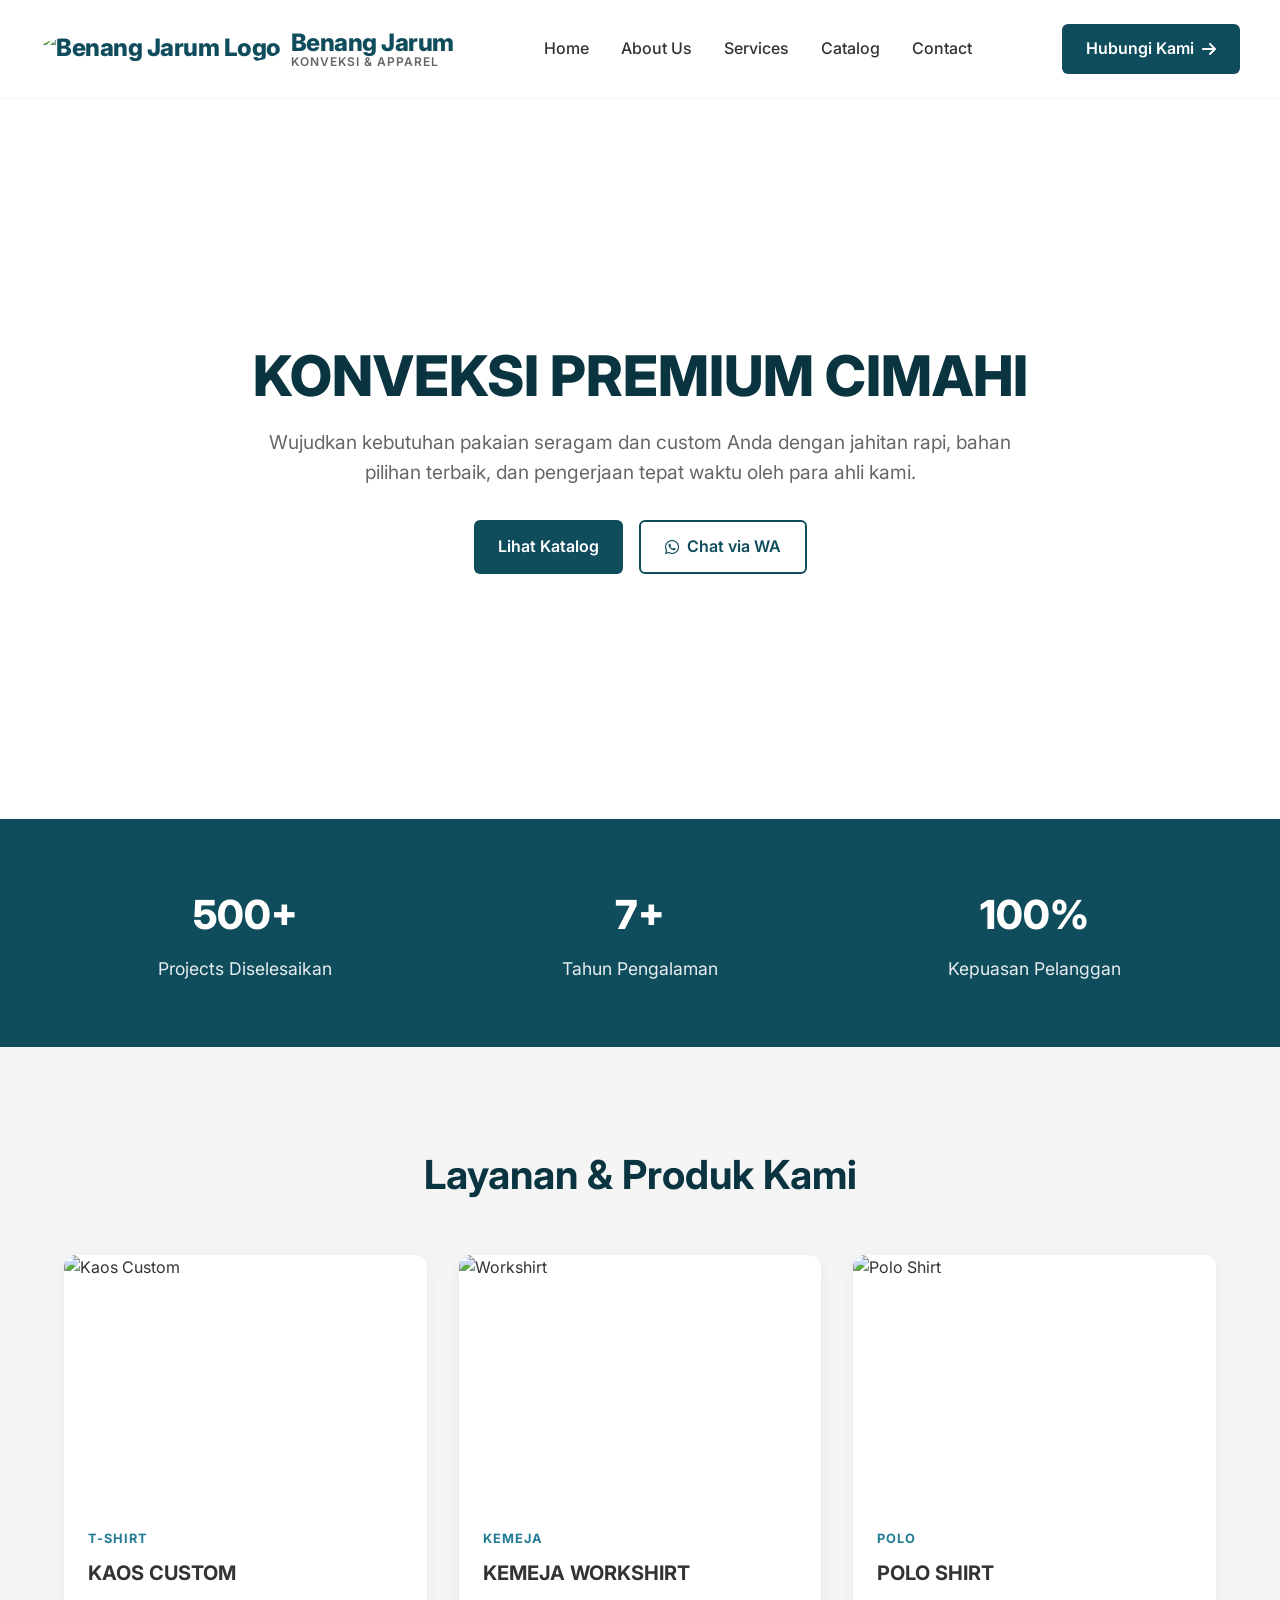
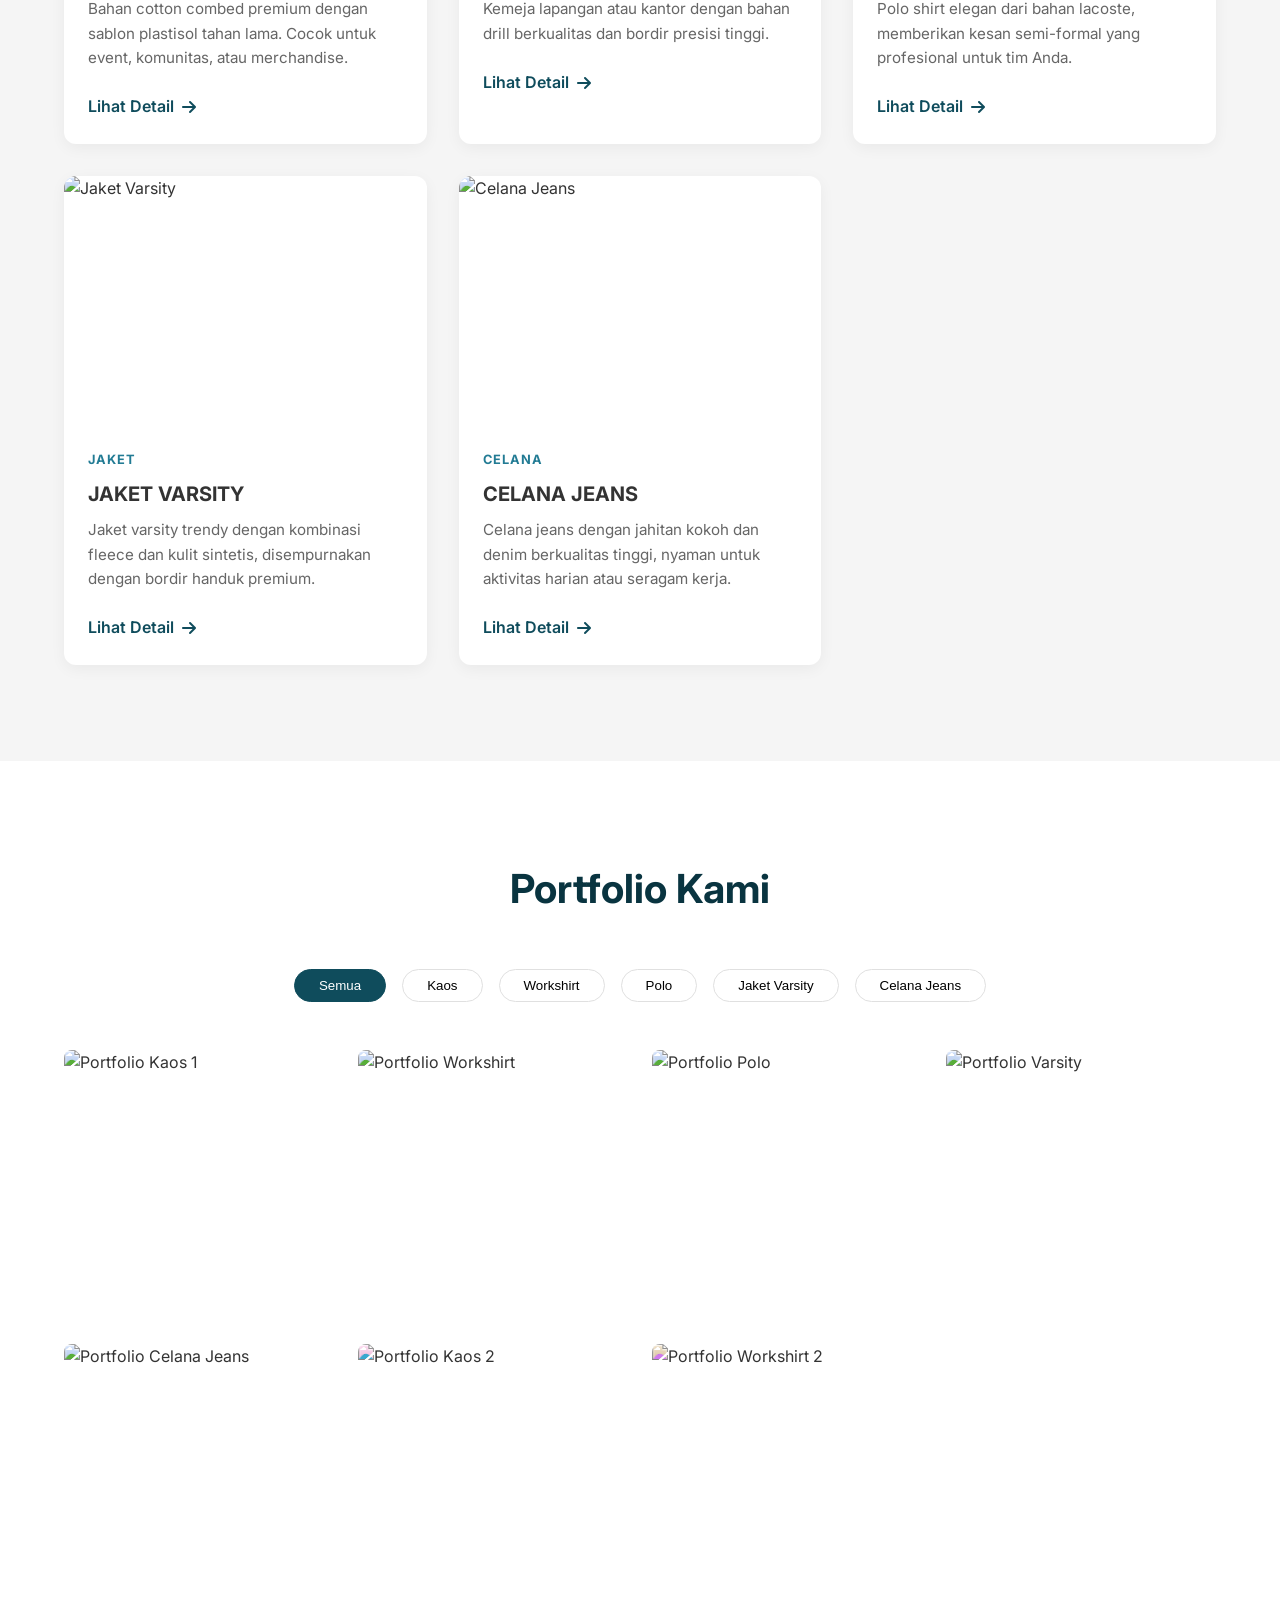
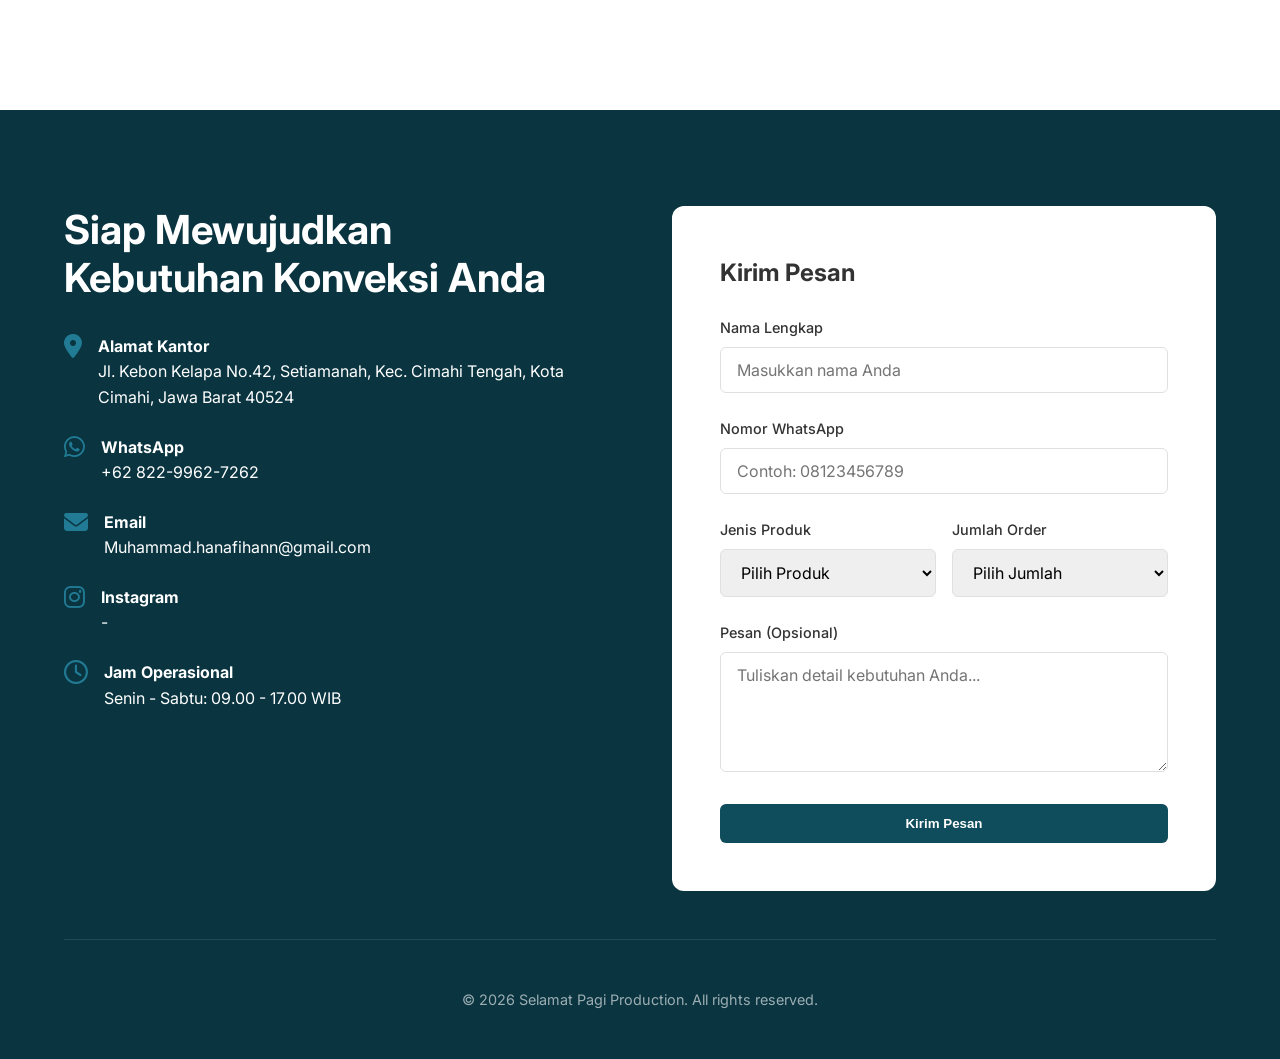
==== index.html @ 302b50ed "Rename Konveksi.html to index.html" ====
<!DOCTYPE html>
<html lang="id">

<head>
    <meta charset="UTF-8">
    <meta name="viewport" content="width=device-width, initial-scale=1.0">
    <title>Selamat Pagi Production | Konveksi Premium Cimahi</title>
    <meta name="description"
        content="Konveksi premium di Cimahi. Jasa jahit rapi dan bahan pilihan untuk kaos custom, workshirt, polo, dan jaket varsity.">
    <!-- Google Fonts -->
    <link rel="preconnect" href="https://fonts.googleapis.com">
    <link rel="preconnect" href="https://fonts.gstatic.com" crossorigin>
    <link href="https://fonts.googleapis.com/css2?family=Inter:wght@400;500;600;700;800&display=swap" rel="stylesheet">
    <!-- Font Awesome for Icons -->
    <link rel="stylesheet" href="https://cdnjs.cloudflare.com/ajax/libs/font-awesome/6.4.0/css/all.min.css">
    <!-- Custom CSS -->
    <link rel="stylesheet" href="style.css">
</head>

<body>

    <!-- 1. Navbar -->
    <nav class="navbar">
        <div class="container" style="display: flex; justify-content: space-between; align-items: center; width: 100%;">
            <a href="#" class="logo" style="display: flex; align-items: center; gap: 10px;">
                <img src="Logo.jpeg" alt="Benang Jarum Logo" style="height: 40px; width: auto; border-radius: 50%;">
                <div style="display: flex; flex-direction: column;">
                    <span style="line-height: 1.1;">Benang Jarum</span>
                    <span
                        style="font-size: 0.5em; font-weight: 600; color: var(--text-light); letter-spacing: 1px; line-height: 1;">KONVEKSI
                        & APPAREL</span>
                </div>
            </a>
            <ul class="nav-links">
                <li><a href="#home">Home</a></li>
                <li><a href="#about">About Us</a></li>
                <li><a href="#services">Services</a></li>
                <li><a href="#catalog">Catalog</a></li>
                <li><a href="#contact">Contact</a></li>
            </ul>
            <a href="#contact" class="btn btn-primary d-none-mobile">Hubungi Kami <i class="fas fa-arrow-right"></i></a>
            <div class="menu-toggle">
                <span></span>
                <span></span>
                <span></span>
            </div>
        </div>
    </nav>

    <!-- 2. Hero Section -->
    <section id="home" class="hero">
        <div class="container hero-content">
            <h1>KONVEKSI PREMIUM CIMAHI</h1>
            <p>Wujudkan kebutuhan pakaian seragam dan custom Anda dengan jahitan rapi, bahan pilihan terbaik, dan
                pengerjaan tepat waktu oleh para ahli kami.</p>
            <div class="hero-btns">
                <a href="#catalog" class="btn btn-primary">Lihat Katalog</a>
                <a href="https://wa.me/6282299627262" target="_blank" class="btn btn-secondary"><i
                        class="fab fa-whatsapp"></i> Chat via WA</a>
            </div>
        </div>
    </section>

    <!-- 3. Statistik -->
    <section class="stats" id="about">
        <div class="container">
            <div class="stats-grid">
                <div class="stat-item">
                    <h3>500+</h3>
                    <p>Projects Diselesaikan</p>
                </div>
                <div class="stat-item">
                    <h3>7+</h3>
                    <p>Tahun Pengalaman</p>
                </div>
                <div class="stat-item">
                    <h3>100%</h3>
                    <p>Kepuasan Pelanggan</p>
                </div>
            </div>
        </div>
    </section>

    <!-- 4. Layanan Kami (Produk) -->
    <section id="catalog" class="catalog">
        <div class="container">
            <h2 class="section-title">Layanan & Produk Kami</h2>
            <div class="catalog-grid">
                <!-- Card 1 -->
                <div class="product-card">
                    <div class="product-img-wrapper">
                        <img src="file:///C:/Users/Administrator/.gemini/antigravity/brain/09bf7006-b431-4982-b56f-4475408d12f8/tshirt_mockup_1781669710607.png"
                            alt="Kaos Custom">
                    </div>
                    <div class="product-info">
                        <span class="product-category">T-Shirt</span>
                        <h3 class="product-title">KAOS CUSTOM</h3>
                        <p class="product-desc">Bahan cotton combed premium dengan sablon plastisol tahan lama. Cocok
                            untuk event, komunitas, atau merchandise.</p>
                        <a href="#" class="btn-link open-modal" data-product="kaos">Lihat Detail <i
                                class="fas fa-arrow-right"></i></a>
                    </div>
                </div>
                <!-- Card 2 -->
                <div class="product-card">
                    <div class="product-img-wrapper">
                        <img src="file:///C:/Users/Administrator/.gemini/antigravity/brain/09bf7006-b431-4982-b56f-4475408d12f8/workshirt_mockup_1781669722949.png"
                            alt="Workshirt">
                    </div>
                    <div class="product-info">
                        <span class="product-category">Kemeja</span>
                        <h3 class="product-title">KEMEJA WORKSHIRT</h3>
                        <p class="product-desc">Kemeja lapangan atau kantor dengan bahan drill berkualitas dan bordir
                            presisi tinggi.</p>
                        <a href="#" class="btn-link open-modal" data-product="workshirt">Lihat Detail <i
                                class="fas fa-arrow-right"></i></a>
                    </div>
                </div>
                <!-- Card 3 -->
                <div class="product-card">
                    <div class="product-img-wrapper">
                        <img src="file:///C:/Users/Administrator/.gemini/antigravity/brain/09bf7006-b431-4982-b56f-4475408d12f8/polo_mockup_1781669735535.png"
                            alt="Polo Shirt">
                    </div>
                    <div class="product-info">
                        <span class="product-category">Polo</span>
                        <h3 class="product-title">POLO SHIRT</h3>
                        <p class="product-desc">Polo shirt elegan dari bahan lacoste, memberikan kesan semi-formal yang
                            profesional untuk tim Anda.</p>
                        <a href="#" class="btn-link open-modal" data-product="polo">Lihat Detail <i
                                class="fas fa-arrow-right"></i></a>
                    </div>
                </div>
                <!-- Card 4 -->
                <div class="product-card">
                    <div class="product-img-wrapper">
                        <img src="file:///C:/Users/Administrator/.gemini/antigravity/brain/09bf7006-b431-4982-b56f-4475408d12f8/varsity_mockup_1781669747985.png"
                            alt="Jaket Varsity">
                    </div>
                    <div class="product-info">
                        <span class="product-category">Jaket</span>
                        <h3 class="product-title">JAKET VARSITY</h3>
                        <p class="product-desc">Jaket varsity trendy dengan kombinasi fleece dan kulit sintetis,
                            disempurnakan dengan bordir handuk premium.</p>
                        <a href="#" class="btn-link open-modal" data-product="varsity">Lihat Detail <i
                                class="fas fa-arrow-right"></i></a>
                    </div>
                </div>
                <!-- Card 5 -->
                <div class="product-card">
                    <div class="product-img-wrapper">
                        <img src="file:///C:/Users/Administrator/.gemini/antigravity/brain/b8c1b937-e965-4b12-927d-80e45ef8ad07/jeans_mockup_1781673594296.png"
                            alt="Celana Jeans">
                    </div>
                    <div class="product-info">
                        <span class="product-category">Celana</span>
                        <h3 class="product-title">CELANA JEANS</h3>
                        <p class="product-desc">Celana jeans dengan jahitan kokoh dan denim berkualitas tinggi, nyaman
                            untuk aktivitas harian atau seragam kerja.</p>
                        <a href="#" class="btn-link open-modal" data-product="jeans">Lihat Detail <i
                                class="fas fa-arrow-right"></i></a>
                    </div>
                </div>
            </div>
        </div>
    </section>

    <!-- 5. Interaksi Modal Produk -->
    <div class="modal-overlay" id="productModal">
        <div class="modal-content">
            <button class="modal-close"><i class="fas fa-times"></i></button>
            <div class="modal-img">
                <img src="" alt="Product Image" id="modalImage">
            </div>
            <div class="modal-details">
                <span class="product-category" id="modalCategory">Kategori</span>
                <h3 class="product-title" id="modalTitle" style="font-size: 2rem;">Nama Produk</h3>
                <ul class="specs-list" id="modalSpecs">
                    <!-- Injected by JS -->
                </ul>
                <a href="https://wa.me/6281234567890" target="_blank" class="btn btn-success btn-block"
                    style="margin-top: 2rem;">
                    <i class="fab fa-whatsapp"></i> Pesan Sekarang via WhatsApp
                </a>
            </div>
        </div>
    </div>

    <!-- 6. Portfolio -->
    <section id="services" class="portfolio">
        <div class="container">
            <h2 class="section-title">Portfolio Kami</h2>
            <div class="portfolio-filters">
                <button class="filter-btn active" data-filter="all">Semua</button>
                <button class="filter-btn" data-filter="kaos">Kaos</button>
                <button class="filter-btn" data-filter="workshirt">Workshirt</button>
                <button class="filter-btn" data-filter="polo">Polo</button>
                <button class="filter-btn" data-filter="varsity">Jaket Varsity</button>
                <button class="filter-btn" data-filter="jeans">Celana Jeans</button>
            </div>
            <div class="portfolio-grid">
                <!-- Portfolio Items (Reusing Product Images for Demo) -->
                <div class="portfolio-item" data-category="kaos">
                    <img src="file:///C:/Users/Administrator/.gemini/antigravity/brain/09bf7006-b431-4982-b56f-4475408d12f8/tshirt_mockup_1781669710607.png"
                        alt="Portfolio Kaos 1">
                    <div class="portfolio-overlay"><i class="fas fa-search-plus"></i></div>
                </div>
                <div class="portfolio-item" data-category="workshirt">
                    <img src="file:///C:/Users/Administrator/.gemini/antigravity/brain/09bf7006-b431-4982-b56f-4475408d12f8/workshirt_mockup_1781669722949.png"
                        alt="Portfolio Workshirt">
                    <div class="portfolio-overlay"><i class="fas fa-search-plus"></i></div>
                </div>
                <div class="portfolio-item" data-category="polo">
                    <img src="file:///C:/Users/Administrator/.gemini/antigravity/brain/09bf7006-b431-4982-b56f-4475408d12f8/polo_mockup_1781669735535.png"
                        alt="Portfolio Polo">
                    <div class="portfolio-overlay"><i class="fas fa-search-plus"></i></div>
                </div>
                <div class="portfolio-item" data-category="varsity">
                    <img src="file:///C:/Users/Administrator/.gemini/antigravity/brain/09bf7006-b431-4982-b56f-4475408d12f8/varsity_mockup_1781669747985.png"
                        alt="Portfolio Varsity">
                    <div class="portfolio-overlay"><i class="fas fa-search-plus"></i></div>
                </div>
                <div class="portfolio-item" data-category="jeans">
                    <img src="file:///C:/Users/Administrator/.gemini/antigravity/brain/b8c1b937-e965-4b12-927d-80e45ef8ad07/jeans_mockup_1781673594296.png"
                        alt="Portfolio Celana Jeans">
                    <div class="portfolio-overlay"><i class="fas fa-search-plus"></i></div>
                </div>
                <!-- Additional generic placeholders if we just want more grid items -->
                <div class="portfolio-item" data-category="kaos">
                    <img src="file:///C:/Users/Administrator/.gemini/antigravity/brain/09bf7006-b431-4982-b56f-4475408d12f8/tshirt_mockup_1781669710607.png"
                        alt="Portfolio Kaos 2" style="filter: hue-rotate(90deg);">
                    <div class="portfolio-overlay"><i class="fas fa-search-plus"></i></div>
                </div>
                <div class="portfolio-item" data-category="workshirt">
                    <img src="file:///C:/Users/Administrator/.gemini/antigravity/brain/09bf7006-b431-4982-b56f-4475408d12f8/workshirt_mockup_1781669722949.png"
                        alt="Portfolio Workshirt 2" style="filter: hue-rotate(180deg);">
                    <div class="portfolio-overlay"><i class="fas fa-search-plus"></i></div>
                </div>
            </div>
        </div>
    </section>

    <!-- Lightbox for Portfolio -->
    <div class="lightbox" id="lightbox">
        <button class="lightbox-close"><i class="fas fa-times"></i></button>
        <button class="lightbox-prev"><i class="fas fa-chevron-left"></i></button>
        <img src="" alt="Lightbox Image" id="lightboxImg">
        <button class="lightbox-next"><i class="fas fa-chevron-right"></i></button>
    </div>

    <!-- 7. Footer & Kontak -->
    <footer id="contact" class="footer">
        <div class="container">
            <div class="footer-grid">
                <!-- Kiri: Info -->
                <div class="footer-info">
                    <h2>Siap Mewujudkan<br>Kebutuhan Konveksi Anda</h2>
                    <ul class="contact-details">
                        <li>
                            <i class="fas fa-map-marker-alt"></i>
                            <div>
                                <strong>Alamat Kantor</strong><br>
                                Jl. Kebon Kelapa No.42, Setiamanah, Kec. Cimahi Tengah, Kota Cimahi, Jawa Barat 40524
                            </div>
                        </li>
                        <li>
                            <i class="fab fa-whatsapp"></i>
                            <div>
                                <strong>WhatsApp</strong><br>
                                +62 822-9962-7262
                            </div>
                        </li>
                        <li>
                            <i class="fas fa-envelope"></i>
                            <div>
                                <strong>Email</strong><br>
                                Muhammad.hanafihann@gmail.com
                            </div>
                        </li>
                        <li>
                            <i class="fab fa-instagram"></i>
                            <div>
                                <strong>Instagram</strong><br>
                                -
                            </div>
                        </li>
                        <li>
                            <i class="far fa-clock"></i>
                            <div>
                                <strong>Jam Operasional</strong><br>
                                Senin - Sabtu: 09.00 - 17.00 WIB
                            </div>
                        </li>
                    </ul>
                </div>

                <!-- Kanan: Form -->
                <div class="footer-form">
                    <form class="contact-form" id="contactForm">
                        <h3 style="margin-bottom: 1.5rem; font-size: 1.5rem;">Kirim Pesan</h3>
                        <div class="form-group">
                            <label for="name">Nama Lengkap</label>
                            <input type="text" id="name" class="form-control" required placeholder="Masukkan nama Anda">
                        </div>
                        <div class="form-group">
                            <label for="whatsapp">Nomor WhatsApp</label>
                            <input type="tel" id="whatsapp" class="form-control" required
                                placeholder="Contoh: 08123456789">
                        </div>
                        <div class="form-group" style="display: flex; gap: 1rem;">
                            <div style="flex: 1;">
                                <label for="product">Jenis Produk</label>
                                <select id="product" class="form-control" required>
                                    <option value="">Pilih Produk</option>
                                    <option value="kaos">Kaos</option>
                                    <option value="workshirt">Workshirt</option>
                                    <option value="polo">Polo Shirt</option>
                                    <option value="varsity">Jaket Varsity</option>
                                    <option value="jeans">Celana Jeans</option>
                                    <option value="lainnya">Lainnya</option>
                                </select>
                            </div>
                            <div style="flex: 1;">
                                <label for="qty">Jumlah Order</label>
                                <select id="qty" class="form-control" required>
                                    <option value="">Pilih Jumlah</option>
                                    <option value="24-50">24 - 50 Pcs</option>
                                    <option value="51-100">51 - 100 Pcs</option>
                                    <option value="101-500">101 - 500 Pcs</option>
                                    <option value=">500">> 500 Pcs</option>
                                </select>
                            </div>
                        </div>
                        <div class="form-group">
                            <label for="message">Pesan (Opsional)</label>
                            <textarea id="message" class="form-control"
                                placeholder="Tuliskan detail kebutuhan Anda..."></textarea>
                        </div>
                        <button type="submit" class="btn btn-primary btn-block">Kirim Pesan</button>
                    </form>
                </div>
            </div>
            <div class="copyright">
                &copy; 2026 Selamat Pagi Production. All rights reserved.
            </div>
        </div>
    </footer>

    <script src="script.js"></script>
</body>

</html>
---- style.css ----
/* style.css */
:root {
    --primary-color: #0f4c5c;
    /* Dark Teal/Tosca */
    --primary-dark: #093440;
    --primary-light: #227b94;
    --bg-color: #ffffff;
    --text-color: #333333;
    --text-light: #666666;
    --gray-light: #f5f5f5;
    --border-color: #e0e0e0;
    --success-color: #2e7d32;
    /* CTA Hijau untuk WA */
    --success-hover: #1b5e20;
    --font-main: 'Inter', sans-serif;
}

* {
    margin: 0;
    padding: 0;
    box-sizing: border-box;
}

body {
    font-family: var(--font-main);
    color: var(--text-color);
    background-color: var(--bg-color);
    line-height: 1.6;
}

a {
    text-decoration: none;
    color: inherit;
}

img {
    max-width: 100%;
    height: auto;
    display: block;
}

.container {
    width: 90%;
    max-width: 1200px;
    margin: 0 auto;
}

/* Navbar */
.navbar {
    display: flex;
    justify-content: space-between;
    align-items: center;
    padding: 1.5rem 0;
    position: sticky;
    top: 0;
    background-color: rgba(255, 255, 255, 0.95);
    backdrop-filter: blur(10px);
    z-index: 100;
    border-bottom: 1px solid var(--gray-light);
}

.logo {
    font-size: 1.5rem;
    font-weight: 800;
    color: var(--primary-color);
    letter-spacing: -0.5px;
}

.nav-links {
    display: flex;
    gap: 2rem;
    list-style: none;
}

.nav-links a {
    font-weight: 500;
    transition: color 0.3s ease;
}

.nav-links a:hover {
    color: var(--primary-color);
}

.btn {
    padding: 0.75rem 1.5rem;
    border-radius: 6px;
    font-weight: 600;
    cursor: pointer;
    transition: all 0.3s ease;
    display: inline-flex;
    align-items: center;
    gap: 0.5rem;
    border: none;
}

.btn-primary {
    background-color: var(--primary-color);
    color: white;
}

.btn-primary:hover {
    background-color: var(--primary-dark);
    transform: translateY(-2px);
}

.btn-secondary {
    background-color: white;
    color: var(--primary-color);
    border: 2px solid var(--primary-color);
}

.btn-secondary:hover {
    background-color: var(--gray-light);
    transform: translateY(-2px);
}

.btn-success {
    background-color: var(--success-color);
    color: white;
}

.btn-success:hover {
    background-color: var(--success-hover);
    transform: translateY(-2px);
}

/* Hamburger Menu (Mobile) */
.menu-toggle {
    display: none;
    flex-direction: column;
    gap: 5px;
    cursor: pointer;
}

.menu-toggle span {
    width: 25px;
    height: 3px;
    background-color: var(--text-color);
    transition: 0.3s;
}

/* Hero Section */
.hero {
    position: relative;
    padding: 6rem 0;
    background-image: url('file:///C:/Users/Administrator/.gemini/antigravity/brain/09bf7006-b431-4982-b56f-4475408d12f8/hero_bg_1781669698046.png');
    background-size: cover;
    background-position: center;
    text-align: center;
    min-height: 80vh;
    display: flex;
    align-items: center;
}

.hero::before {
    content: '';
    position: absolute;
    top: 0;
    left: 0;
    right: 0;
    bottom: 0;
    background: rgba(255, 255, 255, 0.85);
    /* Light overlay for text readability */
}

.hero-content {
    position: relative;
    z-index: 1;
    max-width: 800px;
    margin: 0 auto;
}

.hero h1 {
    font-size: 3.5rem;
    font-weight: 800;
    color: var(--primary-dark);
    margin-bottom: 1rem;
    line-height: 1.2;
}

.hero p {
    font-size: 1.2rem;
    color: var(--text-light);
    margin-bottom: 2rem;
}

.hero-btns {
    display: flex;
    gap: 1rem;
    justify-content: center;
}

/* Stats Section */
.stats {
    background-color: var(--primary-color);
    color: white;
    padding: 4rem 0;
}

.stats-grid {
    display: grid;
    grid-template-columns: repeat(3, 1fr);
    gap: 2rem;
    text-align: center;
}

.stat-item h3 {
    font-size: 2.5rem;
    font-weight: 800;
    margin-bottom: 0.5rem;
}

.stat-item p {
    font-size: 1.1rem;
    opacity: 0.9;
}

/* Services / Catalog Section */
.section-title {
    text-align: center;
    font-size: 2.5rem;
    color: var(--primary-dark);
    margin-bottom: 3rem;
}

.catalog {
    padding: 6rem 0;
    background-color: var(--gray-light);
}

.catalog-grid {
    display: grid;
    grid-template-columns: repeat(auto-fill, minmax(280px, 1fr));
    gap: 2rem;
}

.product-card {
    background: white;
    border-radius: 12px;
    overflow: hidden;
    box-shadow: 0 4px 15px rgba(0, 0, 0, 0.05);
    transition: transform 0.3s ease, box-shadow 0.3s ease;
}

.product-card:hover {
    transform: translateY(-5px);
    box-shadow: 0 10px 25px rgba(0, 0, 0, 0.1);
}

.product-img-wrapper {
    height: 250px;
    overflow: hidden;
}

.product-img-wrapper img {
    width: 100%;
    height: 100%;
    object-fit: cover;
    transition: transform 0.5s ease;
}

.product-card:hover .product-img-wrapper img {
    transform: scale(1.05);
}

.product-info {
    padding: 1.5rem;
}

.product-category {
    font-size: 0.8rem;
    color: var(--primary-light);
    text-transform: uppercase;
    font-weight: 700;
    letter-spacing: 1px;
    margin-bottom: 0.5rem;
    display: block;
}

.product-title {
    font-size: 1.25rem;
    font-weight: 700;
    margin-bottom: 0.5rem;
}

.product-desc {
    color: var(--text-light);
    font-size: 0.95rem;
    margin-bottom: 1.5rem;
}

.btn-link {
    color: var(--primary-color);
    font-weight: 600;
    display: inline-flex;
    align-items: center;
    gap: 0.5rem;
}

.btn-link:hover {
    text-decoration: underline;
}

/* Modal */
.modal-overlay {
    position: fixed;
    top: 0;
    left: 0;
    right: 0;
    bottom: 0;
    background: rgba(0, 0, 0, 0.6);
    display: flex;
    justify-content: center;
    align-items: center;
    z-index: 1000;
    opacity: 0;
    visibility: hidden;
    transition: all 0.3s ease;
}

.modal-overlay.active {
    opacity: 1;
    visibility: visible;
}

.modal-content {
    background: white;
    border-radius: 12px;
    width: 90%;
    max-width: 800px;
    max-height: 90vh;
    overflow-y: auto;
    display: grid;
    grid-template-columns: 1fr 1fr;
    transform: translateY(20px);
    transition: transform 0.3s ease;
    position: relative;
}

.modal-overlay.active .modal-content {
    transform: translateY(0);
}

.modal-close {
    position: absolute;
    top: 1rem;
    right: 1rem;
    background: white;
    border: none;
    width: 32px;
    height: 32px;
    border-radius: 50%;
    display: flex;
    align-items: center;
    justify-content: center;
    cursor: pointer;
    font-size: 1.2rem;
    box-shadow: 0 2px 5px rgba(0, 0, 0, 0.1);
    z-index: 10;
}

.modal-img img {
    width: 100%;
    height: 100%;
    object-fit: cover;
}

.modal-details {
    padding: 2.5rem;
}

.specs-list {
    list-style: none;
    margin: 1.5rem 0;
}

.specs-list li {
    display: flex;
    align-items: flex-start;
    gap: 0.75rem;
    margin-bottom: 0.75rem;
    color: var(--text-color);
}

.specs-list li i {
    color: var(--primary-color);
    margin-top: 4px;
}

/* Portfolio Section */
.portfolio {
    padding: 6rem 0;
}

.portfolio-filters {
    display: flex;
    justify-content: center;
    gap: 1rem;
    margin-bottom: 3rem;
    flex-wrap: wrap;
}

.filter-btn {
    padding: 0.5rem 1.5rem;
    border: 1px solid var(--border-color);
    background: transparent;
    border-radius: 30px;
    cursor: pointer;
    font-weight: 500;
    transition: all 0.3s ease;
}

.filter-btn.active,
.filter-btn:hover {
    background: var(--primary-color);
    color: white;
    border-color: var(--primary-color);
}

.portfolio-grid {
    display: grid;
    grid-template-columns: repeat(auto-fill, minmax(250px, 1fr));
    gap: 1.5rem;
}

.portfolio-item {
    position: relative;
    border-radius: 8px;
    overflow: hidden;
    cursor: pointer;
    aspect-ratio: 1 / 1;
}

.portfolio-item img {
    width: 100%;
    height: 100%;
    object-fit: cover;
    transition: transform 0.5s ease;
}

.portfolio-item:hover img {
    transform: scale(1.1);
}

.portfolio-overlay {
    position: absolute;
    top: 0;
    left: 0;
    right: 0;
    bottom: 0;
    background: rgba(15, 76, 92, 0.8);
    display: flex;
    align-items: center;
    justify-content: center;
    opacity: 0;
    transition: opacity 0.3s ease;
}

.portfolio-item:hover .portfolio-overlay {
    opacity: 1;
}

.portfolio-overlay i {
    color: white;
    font-size: 2rem;
}

/* Lightbox */
.lightbox {
    position: fixed;
    top: 0;
    left: 0;
    right: 0;
    bottom: 0;
    background: rgba(0, 0, 0, 0.9);
    z-index: 2000;
    display: flex;
    align-items: center;
    justify-content: center;
    opacity: 0;
    visibility: hidden;
    transition: all 0.3s ease;
}

.lightbox.active {
    opacity: 1;
    visibility: visible;
}

.lightbox img {
    max-height: 90vh;
    max-width: 90vw;
    object-fit: contain;
}

.lightbox-close,
.lightbox-prev,
.lightbox-next {
    position: absolute;
    background: transparent;
    border: none;
    color: white;
    font-size: 2rem;
    cursor: pointer;
    transition: color 0.3s;
}

.lightbox-close:hover,
.lightbox-prev:hover,
.lightbox-next:hover {
    color: var(--primary-light);
}

.lightbox-close {
    top: 2rem;
    right: 2rem;
}

.lightbox-prev {
    left: 2rem;
    top: 50%;
    transform: translateY(-50%);
}

.lightbox-next {
    right: 2rem;
    top: 50%;
    transform: translateY(-50%);
}

/* Footer & Contact */
.footer {
    background-color: var(--primary-dark);
    color: white;
    padding: 6rem 0 3rem;
}

.footer-grid {
    display: grid;
    grid-template-columns: 1fr 1fr;
    gap: 4rem;
    margin-bottom: 3rem;
}

.footer-info h2 {
    font-size: 2.5rem;
    margin-bottom: 2rem;
    line-height: 1.2;
}

.contact-details {
    list-style: none;
    display: flex;
    flex-direction: column;
    gap: 1.5rem;
}

.contact-details li {
    display: flex;
    align-items: flex-start;
    gap: 1rem;
}

.contact-details i {
    font-size: 1.5rem;
    color: var(--primary-light);
}

.contact-form {
    background: white;
    padding: 3rem;
    border-radius: 12px;
    color: var(--text-color);
}

.form-group {
    margin-bottom: 1.5rem;
}

.form-group label {
    display: block;
    margin-bottom: 0.5rem;
    font-weight: 500;
    font-size: 0.9rem;
}

.form-control {
    width: 100%;
    padding: 0.75rem 1rem;
    border: 1px solid var(--border-color);
    border-radius: 6px;
    font-family: inherit;
    font-size: 1rem;
    transition: border-color 0.3s;
}

.form-control:focus {
    outline: none;
    border-color: var(--primary-color);
}

textarea.form-control {
    resize: vertical;
    min-height: 120px;
}

.btn-block {
    width: 100%;
    justify-content: center;
}

.copyright {
    text-align: center;
    padding-top: 3rem;
    border-top: 1px solid rgba(255, 255, 255, 0.1);
    color: rgba(255, 255, 255, 0.6);
    font-size: 0.9rem;
}

/* Responsive */
@media (max-width: 992px) {
    .stats-grid {
        grid-template-columns: 1fr;
    }

    .modal-content {
        grid-template-columns: 1fr;
    }

    .modal-img {
        height: 300px;
    }

    .footer-grid {
        grid-template-columns: 1fr;
        gap: 3rem;
    }
}

@media (max-width: 768px) {
    .nav-links {
        display: none;
        position: absolute;
        top: 100%;
        left: 0;
        right: 0;
        background: white;
        flex-direction: column;
        padding: 2rem;
        box-shadow: 0 10px 15px rgba(0, 0, 0, 0.05);
        text-align: center;
    }

    .nav-links.active {
        display: flex;
    }

    .menu-toggle {
        display: flex;
    }

    .hero h1 {
        font-size: 2.5rem;
    }
}
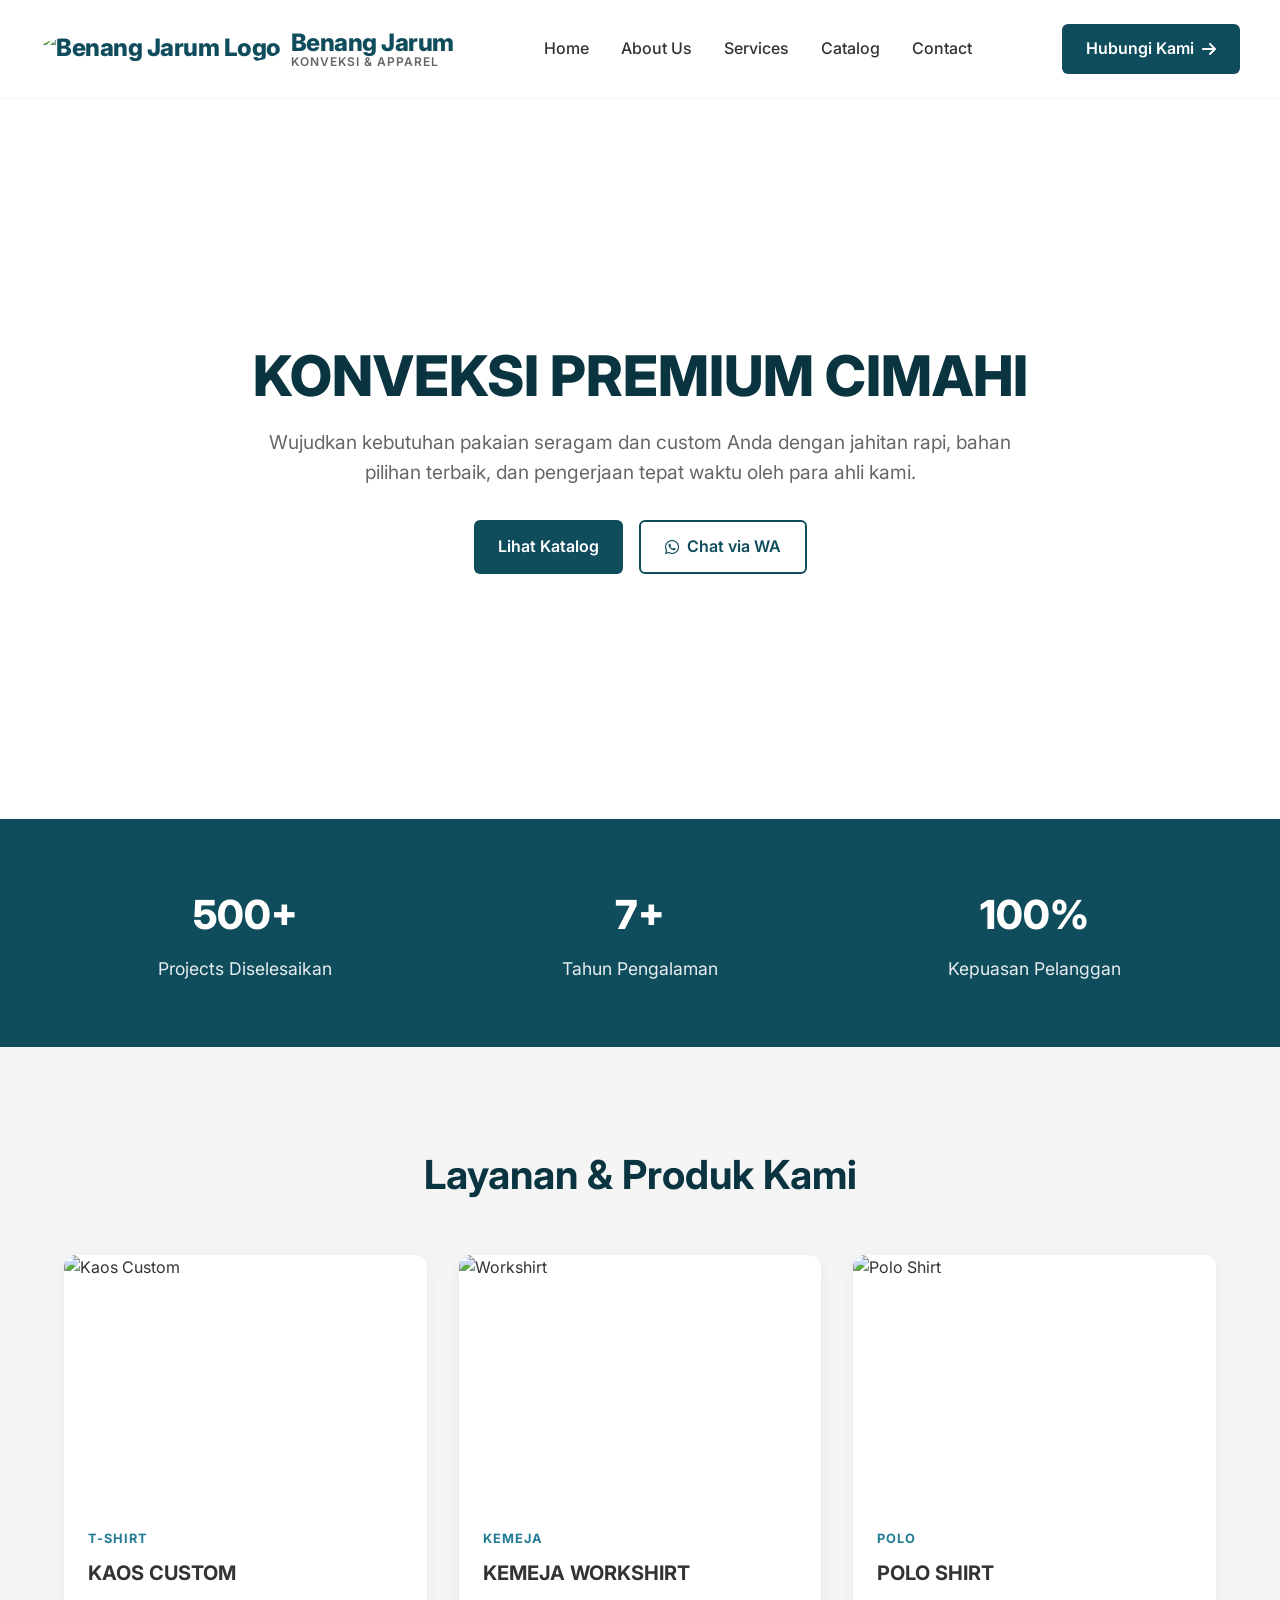
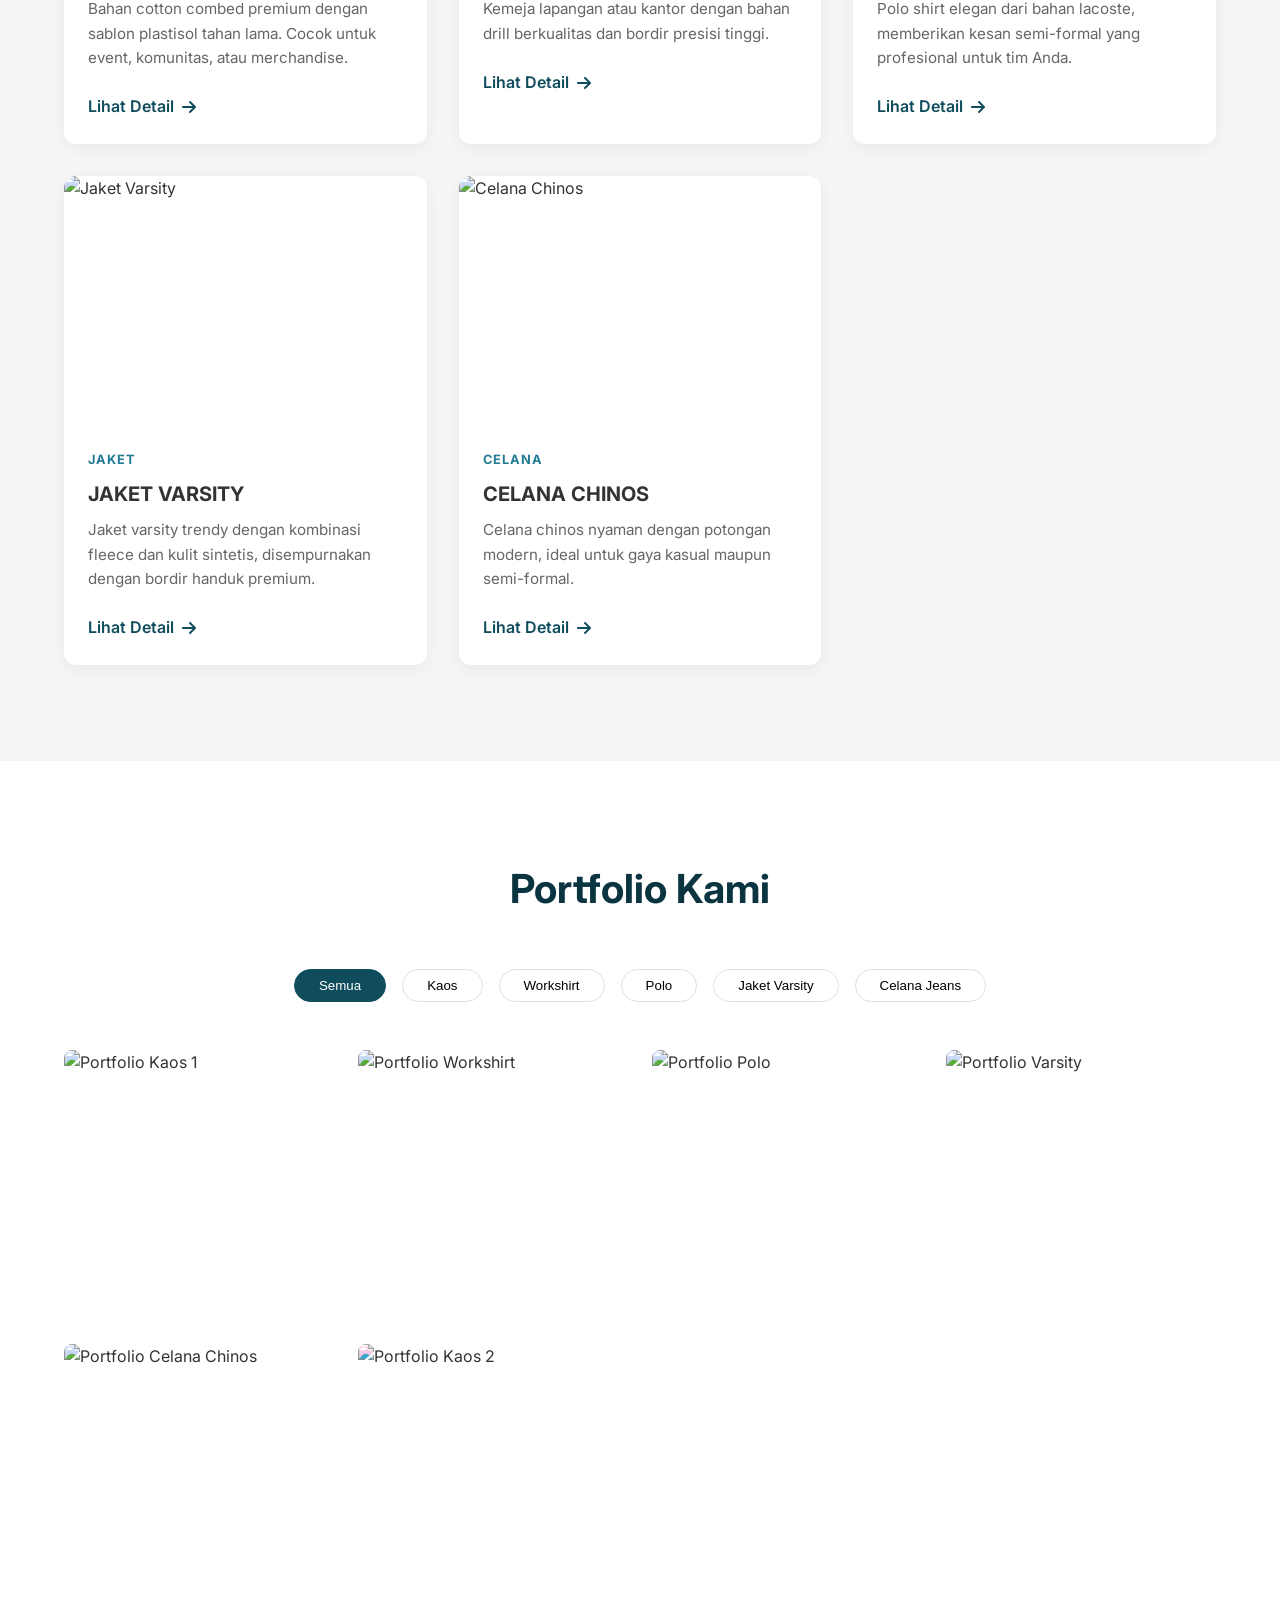
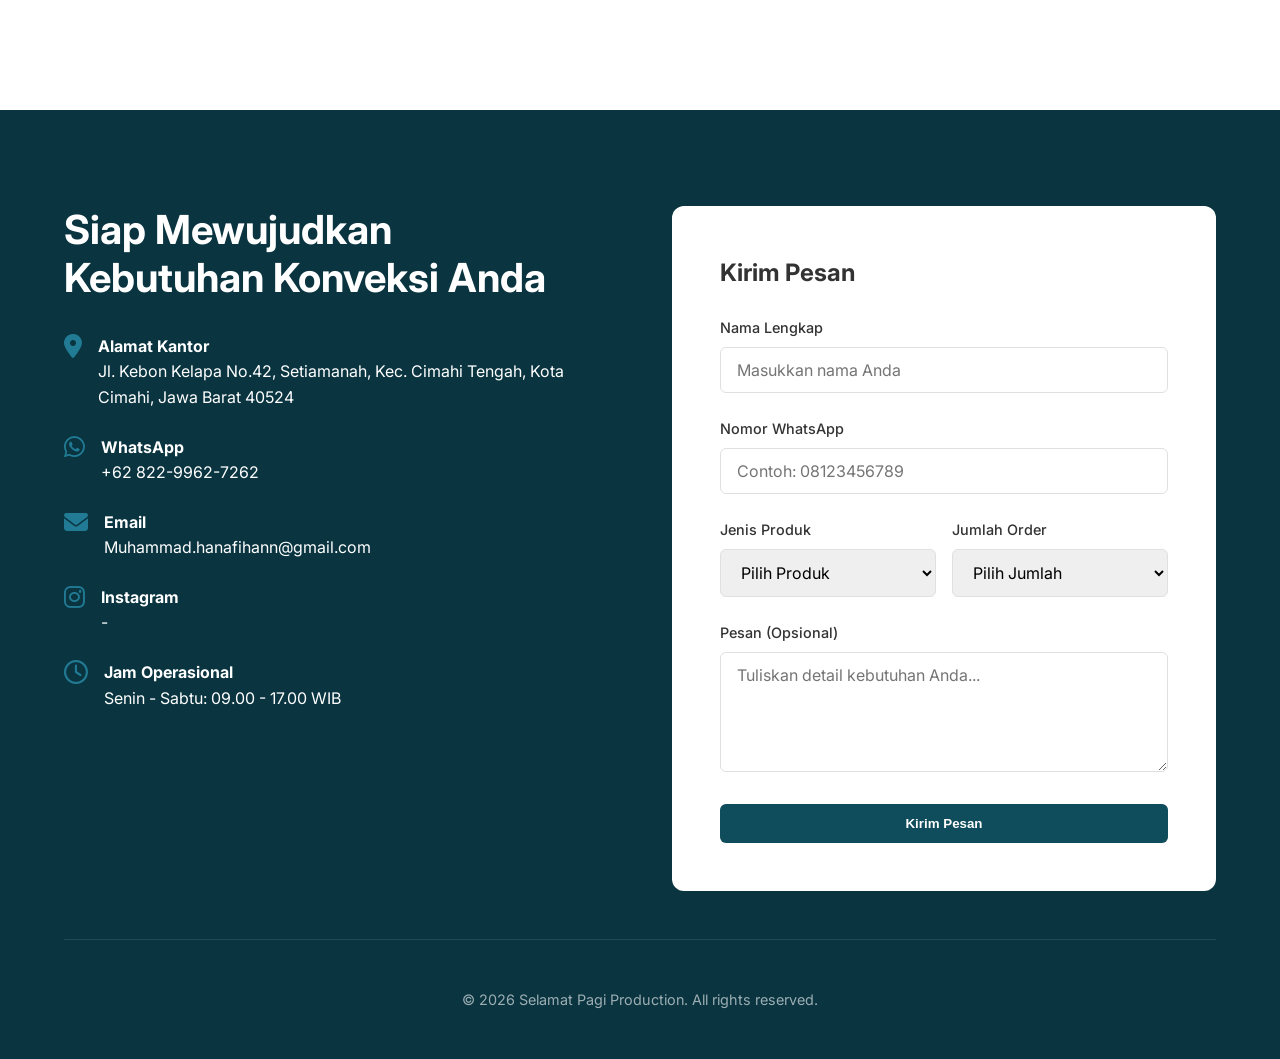
==== commit f38185b5: "Add files via upload" ====
--- a/index.html
+++ b/index.html
@@ -86,11 +86,10 @@
         <div class="container">
             <h2 class="section-title">Layanan & Produk Kami</h2>
             <div class="catalog-grid">
-                <!-- Card 1 -->
-                <div class="product-card">
-                    <div class="product-img-wrapper">
-                        <img src="file:///C:/Users/Administrator/.gemini/antigravity/brain/09bf7006-b431-4982-b56f-4475408d12f8/tshirt_mockup_1781669710607.png"
-                            alt="Kaos Custom">
+                <!-- Card 1 T Shirt -->
+                <div class="product-card">
+                    <div class="product-img-wrapper">
+                        <img src="images/tshirt.png" alt="Kaos Custom">
                     </div>
                     <div class="product-info">
                         <span class="product-category">T-Shirt</span>
@@ -101,11 +100,10 @@
                                 class="fas fa-arrow-right"></i></a>
                     </div>
                 </div>
-                <!-- Card 2 -->
-                <div class="product-card">
-                    <div class="product-img-wrapper">
-                        <img src="file:///C:/Users/Administrator/.gemini/antigravity/brain/09bf7006-b431-4982-b56f-4475408d12f8/workshirt_mockup_1781669722949.png"
-                            alt="Workshirt">
+                <!-- Card 2 kemeja -->
+                <div class="product-card">
+                    <div class="product-img-wrapper">
+                        <img src="images/kemeja.png" alt="Workshirt">
                     </div>
                     <div class="product-info">
                         <span class="product-category">Kemeja</span>
@@ -116,11 +114,10 @@
                                 class="fas fa-arrow-right"></i></a>
                     </div>
                 </div>
-                <!-- Card 3 -->
-                <div class="product-card">
-                    <div class="product-img-wrapper">
-                        <img src="file:///C:/Users/Administrator/.gemini/antigravity/brain/09bf7006-b431-4982-b56f-4475408d12f8/polo_mockup_1781669735535.png"
-                            alt="Polo Shirt">
+                <!-- Card 3 polo shirt -->
+                <div class="product-card">
+                    <div class="product-img-wrapper">
+                        <img src="images/polo.png" alt="Polo Shirt">
                     </div>
                     <div class="product-info">
                         <span class="product-category">Polo</span>
@@ -134,8 +131,7 @@
                 <!-- Card 4 -->
                 <div class="product-card">
                     <div class="product-img-wrapper">
-                        <img src="file:///C:/Users/Administrator/.gemini/antigravity/brain/09bf7006-b431-4982-b56f-4475408d12f8/varsity_mockup_1781669747985.png"
-                            alt="Jaket Varsity">
+                        <img src="images/jaket.png" alt="Jaket Varsity">
                     </div>
                     <div class="product-info">
                         <span class="product-category">Jaket</span>
@@ -149,14 +145,13 @@
                 <!-- Card 5 -->
                 <div class="product-card">
                     <div class="product-img-wrapper">
-                        <img src="file:///C:/Users/Administrator/.gemini/antigravity/brain/b8c1b937-e965-4b12-927d-80e45ef8ad07/jeans_mockup_1781673594296.png"
-                            alt="Celana Jeans">
+                        <img src="images/celana.jpg" alt="Celana Chinos">
                     </div>
                     <div class="product-info">
                         <span class="product-category">Celana</span>
-                        <h3 class="product-title">CELANA JEANS</h3>
-                        <p class="product-desc">Celana jeans dengan jahitan kokoh dan denim berkualitas tinggi, nyaman
-                            untuk aktivitas harian atau seragam kerja.</p>
+                        <h3 class="product-title">CELANA CHINOS</h3>
+                        <p class="product-desc">Celana chinos nyaman dengan potongan modern, ideal untuk gaya kasual
+                            maupun semi-formal.</p>
                         <a href="#" class="btn-link open-modal" data-product="jeans">Lihat Detail <i
                                 class="fas fa-arrow-right"></i></a>
                     </div>
@@ -201,43 +196,31 @@
             <div class="portfolio-grid">
                 <!-- Portfolio Items (Reusing Product Images for Demo) -->
                 <div class="portfolio-item" data-category="kaos">
-                    <img src="file:///C:/Users/Administrator/.gemini/antigravity/brain/09bf7006-b431-4982-b56f-4475408d12f8/tshirt_mockup_1781669710607.png"
-                        alt="Portfolio Kaos 1">
+                    <img src="images/tshirt.png" alt="Portfolio Kaos 1">
                     <div class="portfolio-overlay"><i class="fas fa-search-plus"></i></div>
                 </div>
                 <div class="portfolio-item" data-category="workshirt">
-                    <img src="file:///C:/Users/Administrator/.gemini/antigravity/brain/09bf7006-b431-4982-b56f-4475408d12f8/workshirt_mockup_1781669722949.png"
-                        alt="Portfolio Workshirt">
+                    <img src="images/kemeja.png" alt="Portfolio Workshirt">
                     <div class="portfolio-overlay"><i class="fas fa-search-plus"></i></div>
                 </div>
                 <div class="portfolio-item" data-category="polo">
-                    <img src="file:///C:/Users/Administrator/.gemini/antigravity/brain/09bf7006-b431-4982-b56f-4475408d12f8/polo_mockup_1781669735535.png"
-                        alt="Portfolio Polo">
+                    <img src="images/polo.png" alt="Portfolio Polo">
                     <div class="portfolio-overlay"><i class="fas fa-search-plus"></i></div>
                 </div>
                 <div class="portfolio-item" data-category="varsity">
-                    <img src="file:///C:/Users/Administrator/.gemini/antigravity/brain/09bf7006-b431-4982-b56f-4475408d12f8/varsity_mockup_1781669747985.png"
-                        alt="Portfolio Varsity">
-                    <div class="portfolio-overlay"><i class="fas fa-search-plus"></i></div>
-                </div>
-                <div class="portfolio-item" data-category="jeans">
-                    <img src="file:///C:/Users/Administrator/.gemini/antigravity/brain/b8c1b937-e965-4b12-927d-80e45ef8ad07/jeans_mockup_1781673594296.png"
-                        alt="Portfolio Celana Jeans">
+                    <img src="images/jaket.png" alt="Portfolio Varsity">
+                    <div class="portfolio-overlay"><i class="fas fa-search-plus"></i></div>
+                </div>
+                <div class="portfolio-item" data-category="celana">
+                    <img src="images/celana.jpg" alt="Portfolio Celana Chinos">
                     <div class="portfolio-overlay"><i class="fas fa-search-plus"></i></div>
                 </div>
                 <!-- Additional generic placeholders if we just want more grid items -->
                 <div class="portfolio-item" data-category="kaos">
-                    <img src="file:///C:/Users/Administrator/.gemini/antigravity/brain/09bf7006-b431-4982-b56f-4475408d12f8/tshirt_mockup_1781669710607.png"
-                        alt="Portfolio Kaos 2" style="filter: hue-rotate(90deg);">
-                    <div class="portfolio-overlay"><i class="fas fa-search-plus"></i></div>
-                </div>
-                <div class="portfolio-item" data-category="workshirt">
-                    <img src="file:///C:/Users/Administrator/.gemini/antigravity/brain/09bf7006-b431-4982-b56f-4475408d12f8/workshirt_mockup_1781669722949.png"
-                        alt="Portfolio Workshirt 2" style="filter: hue-rotate(180deg);">
-                    <div class="portfolio-overlay"><i class="fas fa-search-plus"></i></div>
-                </div>
-            </div>
-        </div>
+                    <img src="images/tshirt.png" alt="Portfolio Kaos 2" style="filter: hue-rotate(90deg);">
+                    <div class="portfolio-overlay"><i class="fas fa-search-plus"></i></div>
+                </div>
+            </div>
     </section>
 
     <!-- Lightbox for Portfolio -->
@@ -349,4 +332,4 @@
     <script src="script.js"></script>
 </body>
 
-</html>
+</html>
